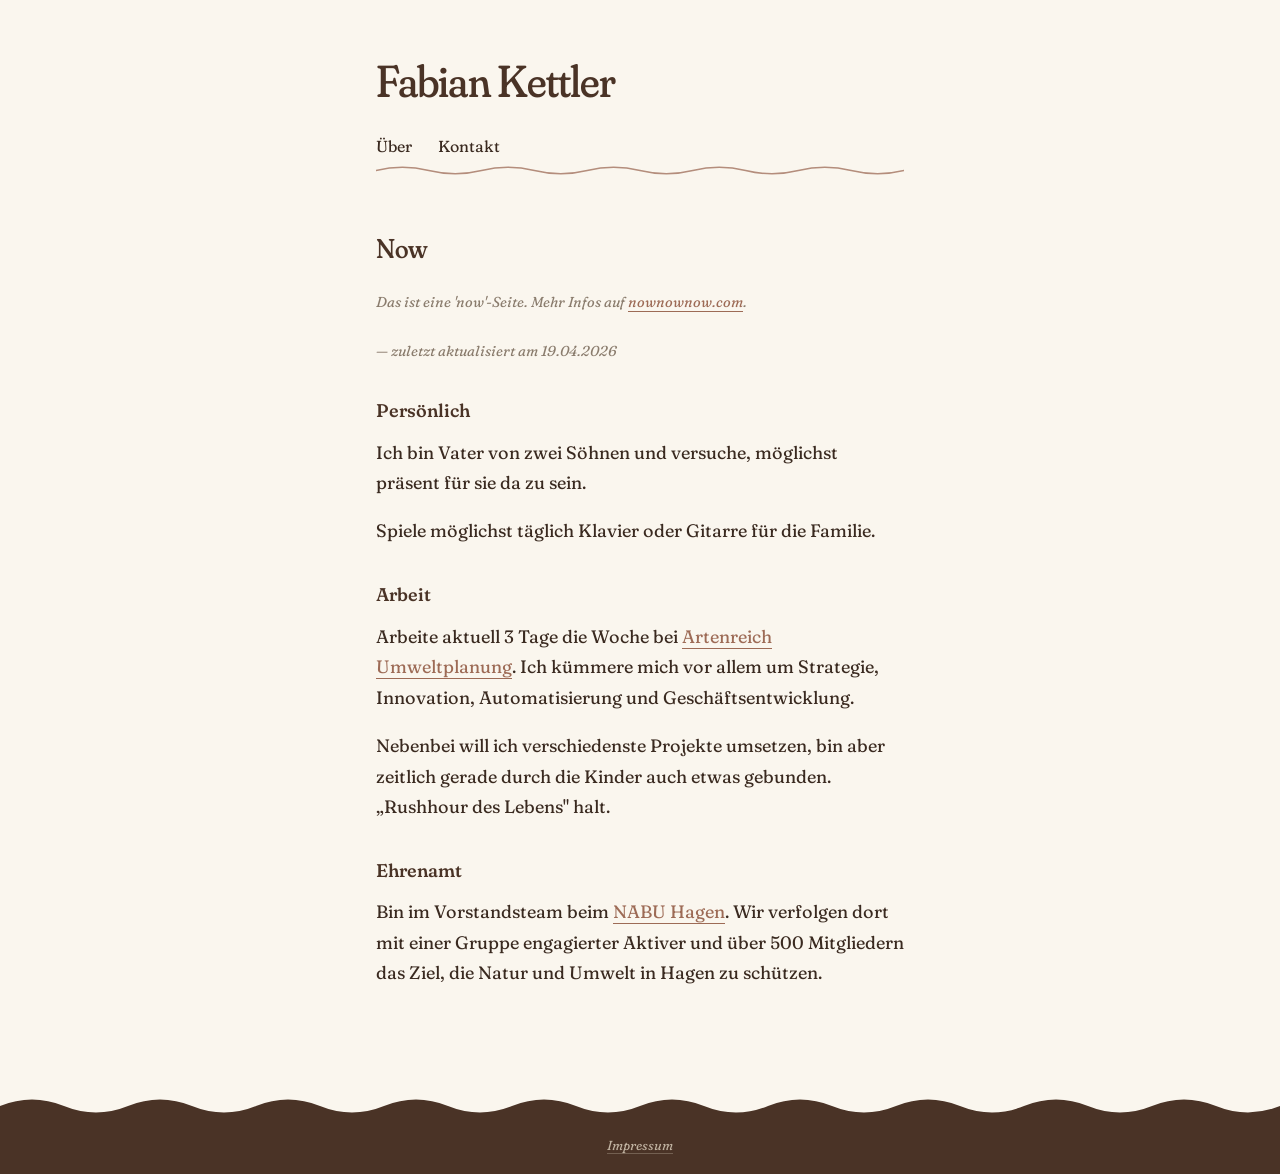
==== now.html @ cc52ba52 "Add files via upload" ====
<!DOCTYPE html>
<html lang="de">
<head>
  <meta charset="UTF-8">
  <meta name="viewport" content="width=device-width, initial-scale=1.0">
  <title>Now — Fabian Kettler</title>
  <meta name="description" content="Was Fabian Kettler gerade macht.">
  <link rel="icon" type="image/png" href="favicon_fk.png">
  <link rel="apple-touch-icon" href="favicon_fk.png">
  <meta name="robots" content="noai, noimageai, noindex">
  <meta name="GPTBot" content="noindex, nofollow">
  <meta name="ChatGPT-User" content="noindex, nofollow">
  <meta name="Google-Extended" content="noindex, nofollow">
  <meta name="CCBot" content="noindex, nofollow">
  <meta name="anthropic-ai" content="noindex, nofollow">
  <meta name="ClaudeBot" content="noindex, nofollow">
  <meta name="PerplexityBot" content="noindex, nofollow">
  <link rel="preconnect" href="https://fonts.googleapis.com">
  <link rel="preconnect" href="https://fonts.gstatic.com" crossorigin>
  <link href="https://fonts.googleapis.com/css2?family=Fraunces:ital,opsz,wght,SOFT@0,9..144,300..700,0..100;1,9..144,300..700,0..100&display=swap" rel="stylesheet">
  <link rel="stylesheet" href="style.css">
</head>
<body>
  <div class="wrap">

    <header class="site-header">
      <h1><a href="index.html">Fabian Kettler</a></h1>
    </header>

    <nav class="topnav">
      <a href="index.html#intro">Über</a>
      <a href="index.html#kontakt">Kontakt</a>
    </nav>
    <div class="nav-wave-divider" aria-hidden="true">
      <svg viewBox="0 0 120 3" preserveAspectRatio="none" xmlns="http://www.w3.org/2000/svg">
        <path d="M 0 1.5 Q 6 0 12 1.5 T 24 1.5 T 36 1.5 T 48 1.5 T 60 1.5 T 72 1.5 T 84 1.5 T 96 1.5 T 108 1.5 T 120 1.5"
              fill="none" stroke="currentColor" stroke-width="1.5" stroke-linecap="round" vector-effect="non-scaling-stroke"/>
      </svg>
    </div>

    <main>

      <section id="now">
        <h2>Now</h2>
        <p class="now-meta">
          Das ist eine 'now'-Seite. Mehr Infos auf
          <a href="https://nownownow.com/">nownownow.com</a>.
        </p>
        <p class="now-meta">— zuletzt aktualisiert am 19.04.2026</p>

        <h3>Persönlich</h3>
        <p>
          Ich bin Vater von zwei Söhnen und versuche, möglichst präsent für sie
          da zu sein.
        </p>
        <p>
          Spiele möglichst täglich Klavier oder Gitarre für die Familie.
        </p>

        <h3>Arbeit</h3>
        <p>
          Arbeite aktuell 3 Tage die Woche bei
          <a href="https://www.artenreich.eu/">Artenreich Umweltplanung</a>.
          Ich kümmere mich vor allem um Strategie, Innovation, Automatisierung
          und Geschäftsentwicklung.
        </p>
        <p>
          Nebenbei will ich verschiedenste Projekte umsetzen, bin aber
          zeitlich gerade durch die Kinder auch etwas gebunden. „Rushhour
          des Lebens" halt.
        </p>

        <h3>Ehrenamt</h3>
        <p>
          Bin im Vorstandsteam beim
          <a href="https://www.nabu-hagen.de/">NABU Hagen</a>. Wir verfolgen
          dort mit einer Gruppe engagierter Aktiver und über 500 Mitgliedern
          das Ziel, die Natur und Umwelt in Hagen zu schützen.
        </p>
      </section>

    </main>
  </div>

  <footer class="site-footer">
    <svg class="footer-wave" viewBox="0 0 60 3" preserveAspectRatio="none" aria-hidden="true">
      <path d="M 0 1.5 Q 1.5 0 3 1.5 T 6 1.5 T 9 1.5 T 12 1.5 T 15 1.5 T 18 1.5 T 21 1.5 T 24 1.5 T 27 1.5 T 30 1.5 T 33 1.5 T 36 1.5 T 39 1.5 T 42 1.5 T 45 1.5 T 48 1.5 T 51 1.5 T 54 1.5 T 57 1.5 T 60 1.5 L 60 3 L 0 3 Z"
            fill="currentColor"/>
    </svg>
    <div class="footer-inner">
      <p class="footer-meta"><a href="impressum.html">Impressum</a></p>
    </div>
  </footer>
</body>
</html>
---- style.css ----
/* ============================================
   FABIAN KETTLER — style.css
   Gemeinsame Styles für alle Seiten
   ============================================ */

:root {
  --bg:           #faf6ee;
  --bg-soft:      #f4ead6;
  --text:         #3a2a20;
  --text-muted:   #8a7c6d;
  --accent:       #9d6b56;
  --accent-strong:#7c5443;
  --brown-dark:   #4a3326;
  --border:       #e8dcc4;
  --max-width:    36rem;
}

*, *::before, *::after { box-sizing: border-box; }
html { scroll-behavior: smooth; background: var(--brown-dark); }

body {
  margin: 0;
  background: var(--bg);
  color: var(--text);
  font-family: 'Fraunces', Georgia, 'Times New Roman', serif;
  font-variation-settings: "SOFT" 70, "opsz" 14;
  font-size: 18px;
  line-height: 1.7;
  -webkit-font-smoothing: antialiased;
  -moz-osx-font-smoothing: grayscale;
  display: flex;
  flex-direction: column;
  min-height: 100vh;
  min-height: 100dvh;
}

.wrap {
  max-width: var(--max-width);
  width: 100%;
  margin: 0 auto;
  padding: 3.5rem 1.5rem 0;
  flex: 1 0 auto;
}

/* ---- Header ---- */

header.site-header { margin-bottom: 1.2rem; }

header.site-header h1 {
  font-family: 'Fraunces', serif;
  font-variation-settings: "SOFT" 100, "opsz" 144, "wght" 450;
  font-size: clamp(2.2rem, 5vw, 2.8rem);
  letter-spacing: -0.02em;
  margin: 0;
  line-height: 1.1;
  color: var(--brown-dark);
}

header.site-header h1 a {
  color: inherit;
  text-decoration: none;
  border: none;
  transition: color 0.2s ease;
}
header.site-header h1 a:hover { color: var(--accent); }

/* ---- Navigation ---- */

nav.topnav {
  margin-bottom: 0;
  padding: 0.4rem 0 0.15rem;
}

nav.topnav a {
  color: var(--text);
  text-decoration: none;
  margin-right: 1.4rem;
  font-size: 1rem;
  border-bottom: 1px solid transparent;
  padding-bottom: 2px;
  transition: color 0.2s ease, border-color 0.2s ease;
}

nav.topnav a:hover,
nav.topnav a.active {
  color: var(--accent);
  border-bottom-color: var(--accent);
}

/* Nav-Trennwelle (ersetzt den Strich) */
.nav-wave-divider {
  margin-bottom: 3rem;
  line-height: 0;
}
.nav-wave-divider svg {
  display: block;
  width: 100%;
  height: 13px;
  color: var(--accent);
  opacity: 0.75;
}

/* ---- Sektionen ---- */

section { margin-bottom: 3.5rem; }

section h2 {
  font-family: 'Fraunces', serif;
  font-variation-settings: "SOFT" 90, "opsz" 96, "wght" 500;
  font-size: 1.7rem;
  letter-spacing: -0.01em;
  margin: 0 0 1.2rem;
  color: var(--brown-dark);
}
section h2 a { color: inherit; border: none; transition: color 0.2s ease; }
section h2 a:hover { color: var(--accent); }

section h3 {
  font-family: 'Fraunces', serif;
  font-variation-settings: "SOFT" 80, "opsz" 36, "wght" 550;
  font-size: 1.15rem;
  margin: 2rem 0 0.7rem;
  color: var(--brown-dark);
}

p { margin: 0 0 1.1rem; }

a {
  color: var(--accent);
  text-decoration: none;
  border-bottom: 1px solid var(--accent);
  transition: color 0.2s ease, border-color 0.2s ease;
}
a:hover { color: var(--accent-strong); border-bottom-color: var(--accent-strong); }

/* ---- Link-Zeilen (→ Mehr über mich) ---- */
.arrow-links {
  display: flex;
  gap: 1.5rem;
  flex-wrap: wrap;
  margin-top: 0.3rem;
}
.arrow-links a { font-style: italic; }

/* ---- Button ---- */
.btn {
  display: inline-block;
  background: var(--accent);
  color: #fff !important;
  padding: 0.45rem 1.15rem;
  border-radius: 4px;
  font-size: 0.95rem;
  border: none !important;
  font-style: normal;
  transition: background 0.2s ease, transform 0.1s ease;
  cursor: pointer;
  line-height: 1.5;
  margin-top: 0.6rem;
}
.btn:hover {
  background: var(--accent-strong);
  color: #fff !important;
  border: none !important;
  transform: translateY(-1px);
}

/* ---- Buttons im Intro nebeneinander ---- */
.intro-buttons {
  display: flex;
  gap: 0.6rem;
  flex-wrap: wrap;
  margin-top: 0.6rem;
}
.intro-buttons .btn { margin-top: 0; }

/* ---- Projektbilder ---- */
.project-image {
  max-width: 100%;
  height: auto;
  display: block;
  margin: 1.5rem 0 0.4rem;
  border-radius: 3px;
}
.img-scroll {
  overflow-x: auto;
  -webkit-overflow-scrolling: touch;
  margin: 1.5rem 0 0.4rem;
}
.img-scroll img { max-width: 100%; height: auto; display: block; }
.image-caption {
  font-size: 0.87rem;
  color: var(--text-muted);
  font-style: italic;
  margin: 0 0 1.5rem;
}

/* ---- Download-Bereich ---- */
.download-section {
  background: var(--bg-soft);
  border-radius: 4px;
  padding: 1.2rem 1.4rem;
  margin: 2rem 0;
}
.download-note {
  font-size: 0.9rem;
  color: var(--text-muted);
  margin: 0.7rem 0 0;
  font-style: italic;
}

/* ---- Clean-Liste ---- */
ul.clean { list-style: none; padding: 0; margin: 0 0 1.2rem; }
ul.clean li {
  position: relative;
  padding-left: 1.4rem;
  margin-bottom: 0.6rem;
}
ul.clean li::before {
  content: "·";
  position: absolute;
  left: 0.3rem;
  color: var(--accent);
  font-size: 1.4rem;
  line-height: 1.3;
}

/* ---- Vita ---- */
ul.vita { list-style: none; padding: 0; margin: 1rem 0 0; }
ul.vita li {
  display: flex;
  gap: 1.2rem;
  align-items: baseline;
  margin-bottom: 0.55rem;
  font-size: 0.98rem;
  line-height: 1.55;
}
ul.vita .year {
  flex: 0 0 5.5rem;
  font-style: italic;
  color: var(--text-muted);
  font-feature-settings: "tnum";
  white-space: nowrap;
}

/* ---- Artikel-Liste ---- */
ul.article-list { list-style: none; padding: 0; margin: 0; }
ul.article-list li {
  padding: 1rem 0;
  border-top: 1px solid var(--border);
}
ul.article-list li:last-child { border-bottom: 1px solid var(--border); }

.article-header {
  display: flex;
  align-items: baseline;
  gap: 0.8rem;
  flex-wrap: wrap;
  margin-bottom: 0.25rem;
}
.article-title {
  font-family: 'Fraunces', serif;
  font-variation-settings: "SOFT" 80, "opsz" 24, "wght" 500;
  font-size: 1.1rem;
  color: var(--brown-dark);
  border-bottom: 1px solid var(--brown-dark);
}
.article-title:hover { color: var(--accent); border-bottom-color: var(--accent); }

.article-date {
  font-style: italic;
  color: var(--text-muted);
  font-size: 0.9rem;
}
.article-excerpt {
  color: var(--text-muted);
  font-size: 0.97rem;
  margin: 0 0 0.3rem;
  line-height: 1.55;
}
.more-link { margin-top: 1.2rem; font-style: italic; }

/* ---- Projektliste ---- */
ul.projects { list-style: none; padding: 0; margin: 1.5rem 0 0; }
ul.projects li { padding: 1.1rem 0; border-top: 1px solid var(--border); }
ul.projects li:last-child { border-bottom: 1px solid var(--border); }
ul.projects .project-title {
  font-family: 'Fraunces', serif;
  font-variation-settings: "SOFT" 80, "opsz" 24, "wght" 500;
  font-size: 1.1rem;
  margin: 0 0 0.2rem;
  display: block;
  color: var(--brown-dark);
  text-decoration: none;
  border: none;
}
ul.projects .project-title:hover { color: var(--accent); }
ul.projects .project-desc { color: var(--text-muted); font-size: 0.95rem; margin: 0; }
ul.projects .project-year {
  font-style: italic;
  color: var(--text-muted);
  font-size: 0.85rem;
  margin-left: 0.5rem;
}

/* ---- Now-Meta ---- */
.now-meta {
  font-style: italic;
  color: var(--text-muted);
  font-size: 0.9rem;
  margin-bottom: 1.5rem;
}

/* ---- Sektions-Trenner (gerade Linie) ---- */
.ornament {
  width: 100%;
  height: 0;
  border-top: 1px solid var(--border);
  margin: 2.5rem 0 3rem;
  opacity: 1;
}
.ornament svg { display: none; }

/* ---- E-Mail kopieren (Kontakt) ---- */
.copy-email {
  display: inline-flex;
  align-items: center;
  gap: 0.5rem;
  margin-top: 1rem;
  background: var(--bg-soft);
  color: var(--text);
  border: 1px solid var(--border);
  border-radius: 4px;
  padding: 0.7rem 1.1rem;
  font-family: inherit;
  font-size: 1rem;
  line-height: 1.5;
  text-align: left;
  cursor: pointer;
  transition: background 0.2s ease, border-color 0.2s ease, color 0.2s ease;
}
.copy-email:hover { border-color: var(--accent); color: var(--accent-strong); }
.copy-email:focus-visible { outline: 2px solid var(--accent); outline-offset: 2px; }
.copy-email.copied {
  background: var(--accent);
  color: #fff;
  border-color: var(--accent);
}
.copy-email kbd {
  display: inline-block;
  min-width: 1.6em;
  text-align: center;
  padding: 0.05em 0.4em;
  border: 1px solid var(--accent);
  border-radius: 3px;
  background: #fff;
  color: var(--accent-strong);
  font-family: ui-monospace, "SF Mono", Menlo, Consolas, monospace;
  font-size: 0.8em;
  font-style: normal;
  box-shadow: 0 1px 0 var(--border);
  line-height: 1.4;
}
.copy-email.copied kbd {
  border-color: #fff;
  background: #fff;
  color: var(--accent);
}

/* ---- Artikel-Seite ---- */
.back-link {
  display: inline-block;
  color: var(--text-muted);
  font-size: 0.95rem;
  font-style: italic;
  margin-bottom: 2rem;
  border: none;
}
.back-link:hover { color: var(--accent); border: none; }

.article-byline {
  font-style: italic;
  color: var(--text-muted);
  font-size: 0.92rem;
  margin: -0.6rem 0 2rem;
}

.article-body p { margin-bottom: 1.3rem; }

.article-location {
  font-style: italic;
  color: var(--text-muted);
  font-size: 0.9rem;
  margin-top: 2.5rem;
  padding-top: 1.2rem;
  border-top: 1px solid var(--border);
}

/* ---- Impressum ---- */
.impressum-block h2 {
  font-size: 1rem;
  margin: 1.8rem 0 0.2rem;
  color: var(--brown-dark);
}
.impressum-block p { margin: 0; }

/* ---- Diverses ---- */
.quiet { color: var(--text-muted); font-style: italic; }

/* ---- Footer ---- */
footer.site-footer { margin-top: 3rem; position: relative; flex-shrink: 0; }

.footer-wave { display: block; width: 100%; height: 26px; color: var(--brown-dark); }

.footer-inner {
  background: var(--brown-dark);
  color: var(--bg-soft);
  text-align: center;
  padding: 1rem 1.5rem 1.1rem;
  margin-top: -1px;
}

.footer-inner p { margin: 0.4rem 0; font-size: 0.9rem; }
.footer-inner .footer-meta {
  font-size: 0.82rem;
  opacity: 0.7;
  margin: 0;
  font-style: italic;
}
.footer-inner a { color: var(--bg-soft); border-bottom-color: rgba(244,234,214,0.35); }
.footer-inner a:hover { color: #fff; border-bottom-color: #fff; }

/* ---- Responsive ---- */
@media (max-width: 480px) {
  .wrap { padding: 2.5rem 1.25rem 0; }
  nav.topnav a { margin-right: 0.9rem; font-size: 0.95rem; }
  section h2 { font-size: 1.5rem; }
  ul.vita li { flex-direction: column; gap: 0.1rem; margin-bottom: 0.9rem; }
  ul.vita .year { flex: 0 0 auto; }
  .arrow-links { flex-direction: column; gap: 0.4rem; }
}

/* ---- (Animation entfernt) ---- */
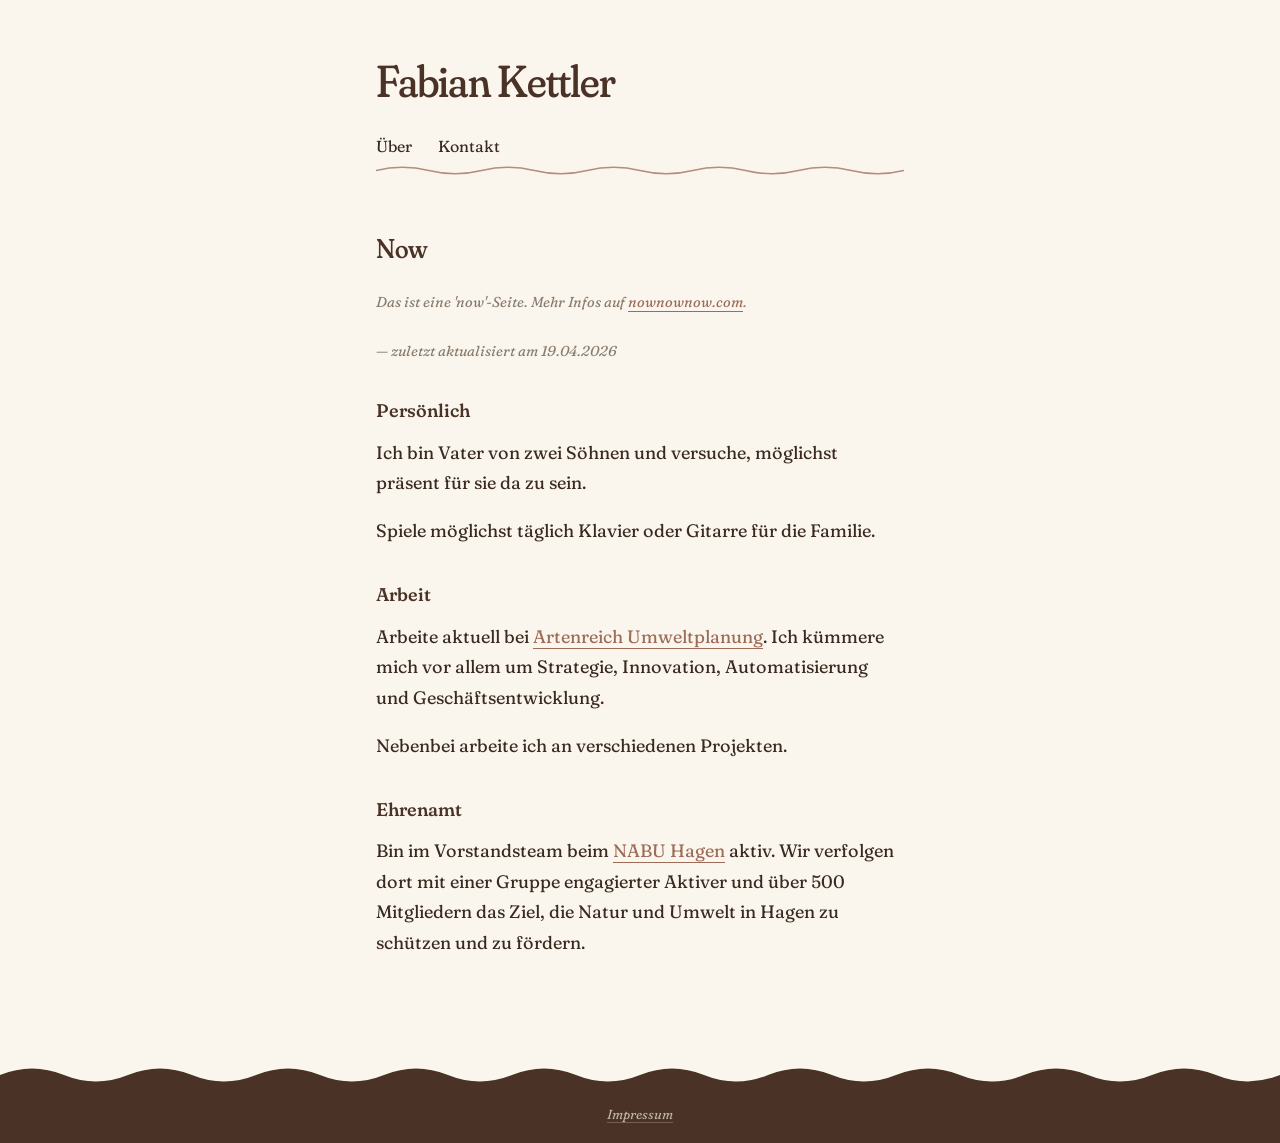
==== commit e93de507: "Refine work and volunteer descriptions in now.html Updated text for clarity and conciseness in the '" ====
--- a/now.html
+++ b/now.html
@@ -59,23 +59,21 @@
 
         <h3>Arbeit</h3>
         <p>
-          Arbeite aktuell 3 Tage die Woche bei
+          Arbeite aktuell bei
           <a href="https://www.artenreich.eu/">Artenreich Umweltplanung</a>.
           Ich kümmere mich vor allem um Strategie, Innovation, Automatisierung
           und Geschäftsentwicklung.
         </p>
         <p>
-          Nebenbei will ich verschiedenste Projekte umsetzen, bin aber
-          zeitlich gerade durch die Kinder auch etwas gebunden. „Rushhour
-          des Lebens" halt.
+          Nebenbei arbeite ich an verschiedenen Projekten.
         </p>
 
         <h3>Ehrenamt</h3>
         <p>
           Bin im Vorstandsteam beim
-          <a href="https://www.nabu-hagen.de/">NABU Hagen</a>. Wir verfolgen
+          <a href="https://www.nabu-hagen.de/">NABU Hagen</a> aktiv. Wir verfolgen
           dort mit einer Gruppe engagierter Aktiver und über 500 Mitgliedern
-          das Ziel, die Natur und Umwelt in Hagen zu schützen.
+          das Ziel, die Natur und Umwelt in Hagen zu schützen und zu fördern.
         </p>
       </section>
 
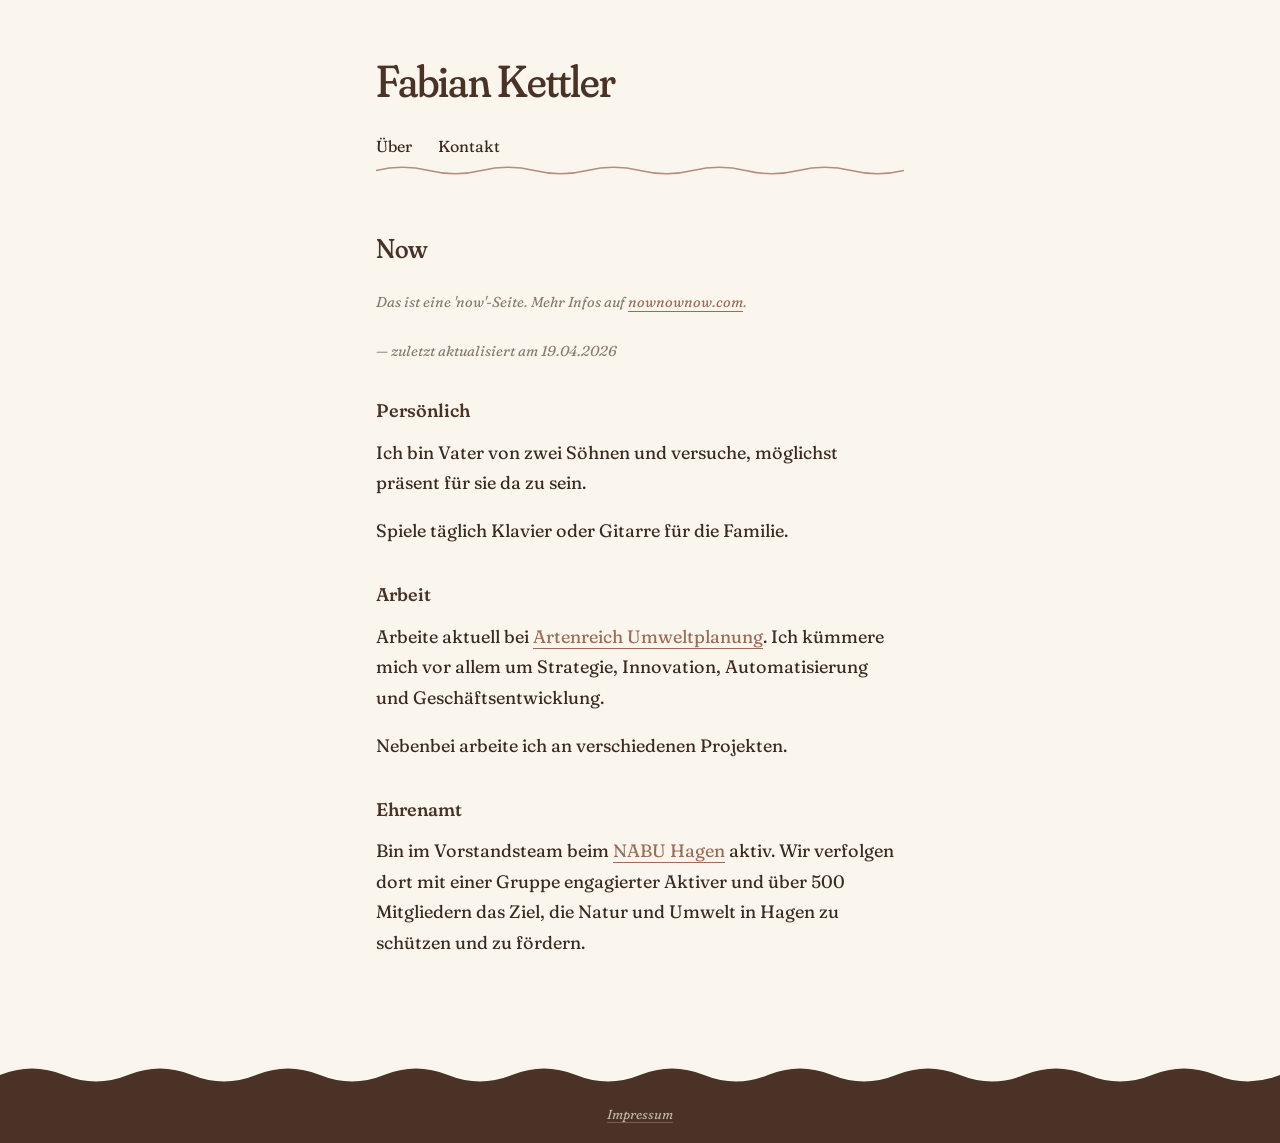
==== commit a0d21714: "Update frequency of playing instruments to daily" ====
--- a/now.html
+++ b/now.html
@@ -54,7 +54,7 @@
           da zu sein.
         </p>
         <p>
-          Spiele möglichst täglich Klavier oder Gitarre für die Familie.
+          Spiele täglich Klavier oder Gitarre für die Familie.
         </p>
 
         <h3>Arbeit</h3>
